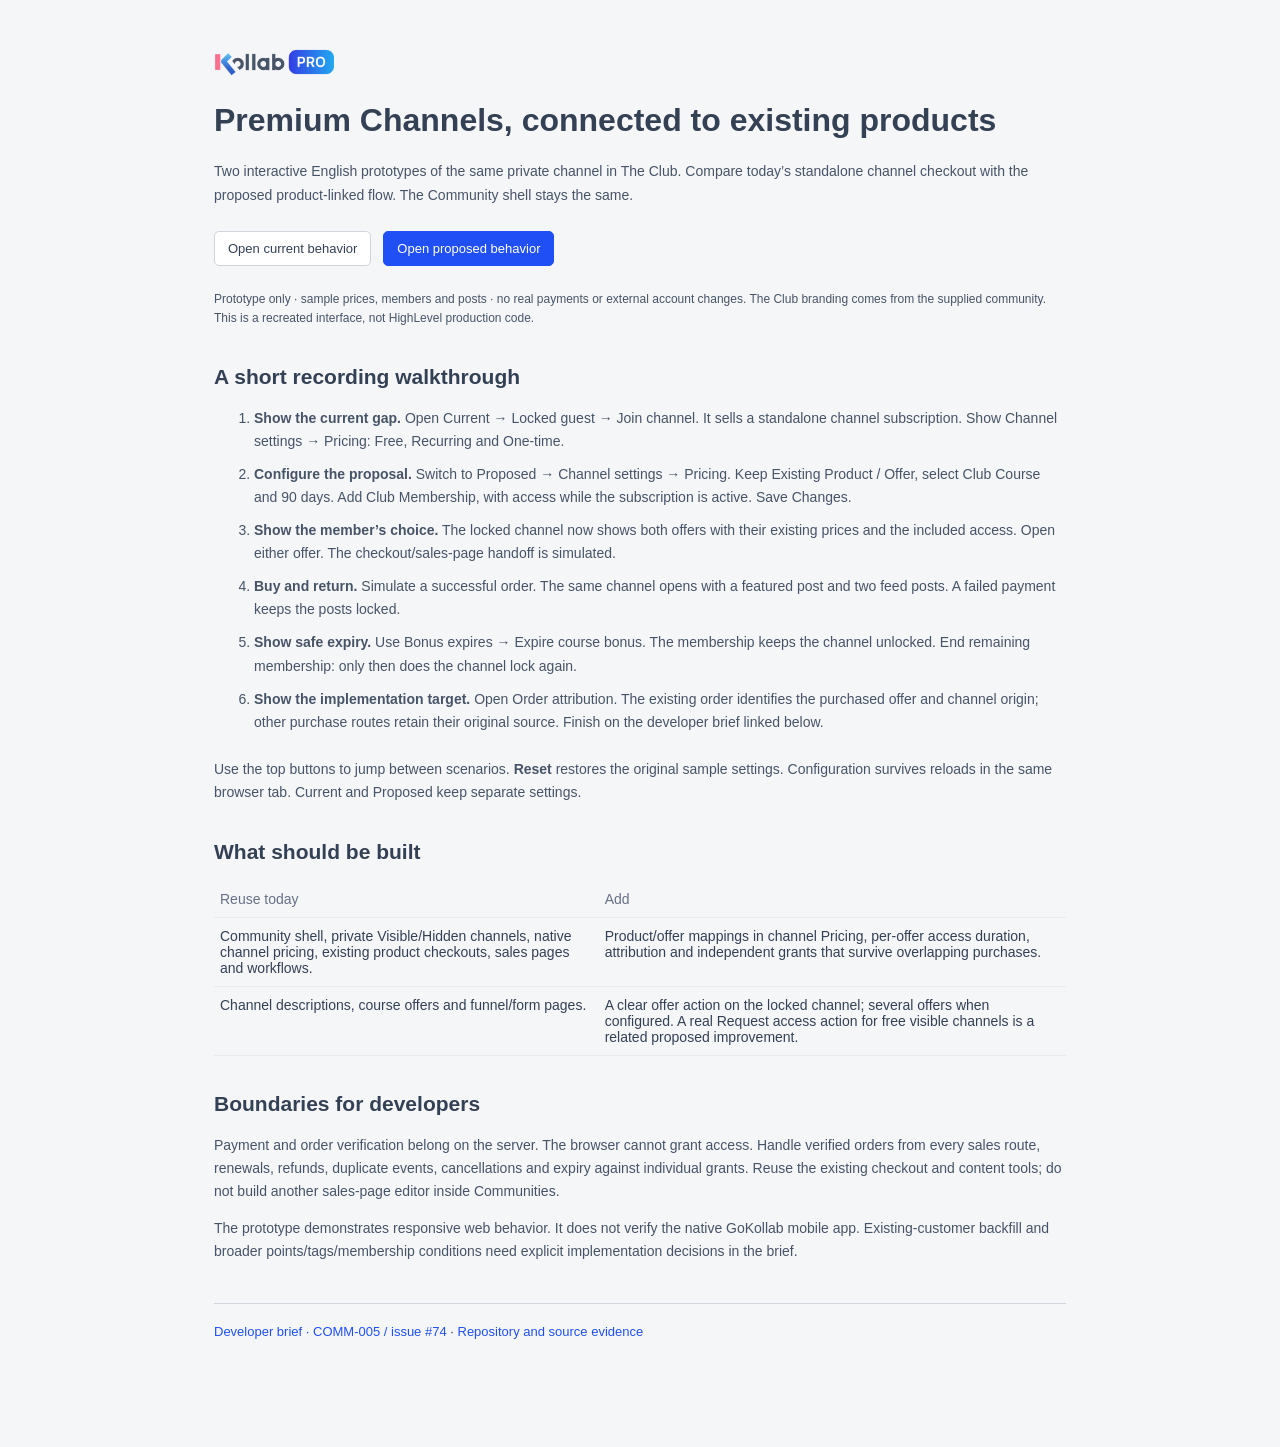
==== index.html @ 9b50071e "Complete native channel demo flows and developer handoff" ====
<!doctype html>
<html lang="en"><head><meta charset="utf-8"><meta name="viewport" content="width=device-width,initial-scale=1"><title>Premium Channels · Developer demo</title><link rel="stylesheet" href="channel-demo.css"><style>body{background:#f5f6f8}.guide{max-width:900px;margin:48px auto;padding:0 24px 60px}.guide h1{font-size:32px;font-weight:600;line-height:1.2}.guide h2{font-size:21px;margin-top:36px}.guide p,.guide li{line-height:1.65;color:#475467}.guide li{padding-bottom:10px}.guide .choices{display:flex;gap:12px;flex-wrap:wrap;margin:24px 0}.guide table{font-size:14px}.guide footer{margin-top:40px;border-top:1px solid #d0d5dd;padding-top:20px;font-size:13px}</style></head><body><main class="guide"><img src="assets/kollab-pro-logo.webp" width="120" alt="Kollab PRO"><h1>Premium Channels, connected to existing products</h1><p>Two interactive English prototypes of the same private channel in The Club. Compare today’s standalone channel checkout with the proposed product-linked flow. The Community shell stays the same.</p><div class="choices"><a class="secondary" href="COMM-005-current-behavior.html?scenario=locked">Open current behavior</a><a class="primary" href="COMM-005-proposed-product-link.html?scenario=locked">Open proposed behavior</a></div><p class="hint">Prototype only · sample prices, members and posts · no real payments or external account changes. The Club branding comes from the supplied community. This is a recreated interface, not HighLevel production code.</p><h2>A short recording walkthrough</h2><ol><li><strong>Show the current gap.</strong> Open Current → Locked guest → Join channel. It sells a standalone channel subscription. Show Channel settings → Pricing: Free, Recurring and One-time.</li><li><strong>Configure the proposal.</strong> Switch to Proposed → Channel settings → Pricing. Keep Existing Product / Offer, select Club Course and 90 days. Add Club Membership, with access while the subscription is active. Save Changes.</li><li><strong>Show the member’s choice.</strong> The locked channel now shows both offers with their existing prices and the included access. Open either offer. The checkout/sales-page handoff is simulated.</li><li><strong>Buy and return.</strong> Simulate a successful order. The same channel opens with a featured post and two feed posts. A failed payment keeps the posts locked.</li><li><strong>Show safe expiry.</strong> Use Bonus expires → Expire course bonus. The membership keeps the channel unlocked. End remaining membership: only then does the channel lock again.</li><li><strong>Show the implementation target.</strong> Open Order attribution. The existing order identifies the purchased offer and channel origin; other purchase routes retain their original source. Finish on the developer brief linked below.</li></ol><p>Use the top buttons to jump between scenarios. <strong>Reset</strong> restores the original sample settings. Configuration survives reloads in the same browser tab. Current and Proposed keep separate settings.</p><h2>What should be built</h2><table class="summary-table"><thead><tr><th>Reuse today</th><th>Add</th></tr></thead><tbody><tr><td>Community shell, private Visible/Hidden channels, native channel pricing, existing product checkouts, sales pages and workflows.</td><td>Product/offer mappings in channel Pricing, per-offer access duration, attribution and independent grants that survive overlapping purchases.</td></tr><tr><td>Channel descriptions, course offers and funnel/form pages.</td><td>A clear offer action on the locked channel; several offers when configured. A real Request access action for free visible channels is a related proposed improvement.</td></tr></tbody></table><h2>Boundaries for developers</h2><p>Payment and order verification belong on the server. The browser cannot grant access. Handle verified orders from every sales route, renewals, refunds, duplicate events, cancellations and expiry against individual grants. Reuse the existing checkout and content tools; do not build another sales-page editor inside Communities.</p><p>The prototype demonstrates responsive web behavior. It does not verify the native GoKollab mobile app. Existing-customer backfill and broader points/tags/membership conditions need explicit implementation decisions in the brief.</p><footer><a href="https://github.com/IvoDimitrovPro/highlevel-product-feedback/issues/74">Developer brief · COMM-005 / issue #74</a> · <a href="https://github.com/IvoDimitrovPro/highlevel-product-feedback">Repository and source evidence</a></footer></main></body></html>
---- channel-demo.css ----
:root{font:14px 'Segoe UI',Inter,Arial,sans-serif;color:#344054;background:#f5f6f8;--blue:#2050f5;--line:#e8ebf0;--muted:#667085;--bar:54px;--header:56px;--left:326px}*{box-sizing:border-box}body{margin:0}button,input,select,textarea{font:inherit}button,a,input,select,textarea{touch-action:manipulation}button{cursor:pointer}button:disabled{cursor:default;opacity:.55}a{color:var(--blue);text-decoration:none}a:hover{text-decoration:underline}button:focus-visible,a:focus-visible,input:focus-visible,select:focus-visible,textarea:focus-visible{outline:3px solid #92b4ff;outline-offset:3px}button:hover{filter:brightness(.97)}.demo-bar{position:fixed;inset:0 0 auto;z-index:100;background:#fff;border-bottom:1px solid #cfd7e4;min-height:var(--bar);display:flex;align-items:center;gap:14px;padding:8px 16px}.versions{display:flex;gap:4px;white-space:nowrap}.versions a,.scenarios button,.utility{font-size:12px;border:1px solid #d0d5dd;border-radius:5px;padding:7px 10px;background:white;color:#344054;white-space:nowrap}.versions .active,.scenarios [aria-pressed=true]{color:#fff;background:var(--blue);border-color:var(--blue)}.scenarios{display:flex;gap:5px;overflow:auto}.demo-safe{font-size:11px;color:var(--muted);margin-left:auto;white-space:nowrap}.topbar{position:fixed;top:var(--bar);left:0;right:0;height:var(--header);background:white;border-bottom:1px solid var(--line);display:flex;align-items:center;padding:0 18px;z-index:10}.brand{width:calc(var(--left) - 18px);display:flex;align-items:center;gap:23px}.brand img{width:108px}.brand-mark{color:var(--blue);font-size:24px;font-weight:700}.search{width:510px;margin:auto;height:38px;border:1px solid var(--line);border-radius:6px;display:flex;align-items:center;padding:0 12px;gap:8px;color:var(--muted);font-size:13px}.top-actions{display:flex;gap:22px;align-items:center;margin-left:auto;padding-left:24px}.icon{width:20px;height:20px;vertical-align:middle;fill:none;stroke:currentColor;stroke-width:1.7;stroke-linecap:round;stroke-linejoin:round;flex-shrink:0}.avatar{width:32px;height:32px;display:inline-grid;place-items:center;border-radius:50%;background:#e9eef9;color:#44546d;flex-shrink:0;font-size:12px}.rail{position:fixed;left:0;top:calc(var(--bar) + var(--header));bottom:0;width:52px;background:white;border-right:1px solid var(--line);display:flex;align-items:center;flex-direction:column;gap:25px;padding-top:20px;color:var(--blue)}.rail img{width:27px;height:27px;border-radius:50%}.group{position:fixed;top:calc(var(--bar) + var(--header));left:52px;width:274px;height:56px;display:flex;align-items:center;gap:10px;background:white;padding:0 16px}.group img{width:23px;height:23px;border-radius:50%}.sidebar{position:fixed;left:52px;top:calc(var(--bar) + var(--header) + 56px);bottom:0;width:274px;padding:0 9px;background:white;border-right:1px solid var(--line);overflow:auto}.all-posts,.channel{display:flex;align-items:center;gap:8px;min-height:38px;padding:8px 12px;font-size:13px;border-radius:6px}.all-posts{margin-bottom:23px}.section-label{display:flex;align-items:center;justify-content:space-between;margin:13px 5px;color:var(--muted);font-size:12px}.channel.selected{background:var(--blue);color:white}.channel .icon{width:17px;height:17px}.channel-menu{margin-left:auto;border:0;background:transparent;color:inherit;padding:0;width:22px;height:24px}.page{margin-left:var(--left);padding-top:calc(var(--bar) + var(--header));min-height:100vh}.tabs{height:54px;background:white;display:flex;justify-content:center;gap:2px;border-bottom:1px solid var(--line)}.tabs span{padding:17px 13px;white-space:nowrap;font-size:13px}.tabs .on{color:var(--blue);border-bottom:2px solid var(--blue)}.new{font-size:10px;color:#fff;background:#3473f6;border-radius:12px;padding:3px 6px}.workspace{max-width:1040px;display:grid;grid-template-columns:minmax(0,700px) 318px;gap:16px;margin:16px auto;padding:0 4px;align-items:start}.panel,.guest,.composer,.featured,.feed-post{background:white;border:1px solid var(--line);border-radius:7px}.guest{padding:20px}.guest-title{font-size:18px;font-weight:600;display:flex;align-items:center;gap:8px;margin:0 0 14px}.description{color:var(--muted);line-height:1.55;font-size:14px;margin-bottom:18px}.guest-meta{font-size:12px;color:var(--muted);padding:12px 0;border-top:1px solid var(--line)}.admin-line{display:flex;align-items:center;gap:9px;font-size:12px;color:var(--muted);margin:5px 0 18px}.admin-line .avatar{width:25px;height:25px}.primary,.secondary,.link-button,.danger{border-radius:5px;padding:9px 13px;font-size:13px;font-weight:500;display:inline-flex;align-items:center;justify-content:center;gap:6px}.primary{color:white;background:var(--blue);border:1px solid var(--blue)}.secondary{background:white;border:1px solid #d0d5dd;color:#344054}.link-button{color:var(--blue);border:0;background:transparent;padding:2px}.danger{color:#b42318;background:white;border:1px solid #fda29b}.offer-row{border:1px solid #dce2ed;border-radius:6px;padding:13px;margin:10px 0;display:flex;align-items:center;gap:12px}.offer-row .offer-info{flex:1}.offer-row strong{display:block;font-size:14px;font-weight:500}.offer-row small{display:block;margin-top:4px;color:var(--muted);font-size:12px}.cover{position:relative;height:184px;background:url('assets/club-cover.webp') center/cover}.private-pill{position:absolute;right:10px;bottom:12px;color:#087f5b;background:white;border-radius:15px;padding:4px 7px;font-size:11px}.community-logo{width:64px;height:64px;border:4px solid #fff;border-radius:50%;margin:-32px 0 0 12px;position:relative;background:#fff}.community-body{padding:0 15px}.community-body h2{font-size:18px;margin:4px 0 8px;font-weight:500}.community-body p{font-size:13px;color:var(--muted);margin:0 0 18px}.community-body .primary{width:100%}.community-links{display:grid;gap:10px;font-size:12px;color:var(--blue);padding:18px 0}.stats{border-top:1px solid var(--line);display:grid;grid-template-columns:repeat(3,1fr);text-align:center;padding:14px 0}.stats strong{font-size:15px;font-weight:500;display:block}.stats small{font-size:12px;color:var(--muted);display:block;margin-top:5px}.widget{padding:16px;margin-top:16px;font-size:13px}.widget p{color:var(--muted);font-size:12px;line-height:1.5}.widget .primary{width:100%}.composer{display:flex;align-items:center;gap:12px;padding:12px 15px;margin-bottom:32px}.composer span:nth-child(2){flex:1;color:var(--muted)}.featured{padding:16px}.featured h2{font-size:23px;font-weight:400;margin:0 0 20px}.featured-card{max-width:394px;border:1px solid var(--line);border-radius:5px;padding:16px}.person{display:flex;gap:10px;align-items:center;font-size:13px}.person small{display:block;color:var(--muted);font-size:12px;margin-top:5px}.person time{margin-left:auto;font-size:11px;color:var(--muted)}.post-title{font-size:20px;font-weight:400;line-height:1.3;margin:22px 0 10px}.post-copy{line-height:1.6;font-size:14px;color:#475467}.schedule{margin-top:20px;background:#f2f5fc;border:1px solid #e1e7f4;border-radius:5px;padding:28px 20px;min-height:180px}.schedule h3{font-size:23px;font-weight:500;margin:0 0 15px}.post-actions{border-top:1px solid var(--line);display:flex;justify-content:space-around;margin-top:16px;padding-top:12px;font-size:12px;color:var(--muted)}.sort{display:flex;justify-content:flex-end;margin:32px 0 16px}.sort span{background:white;border:1px solid var(--line);border-radius:18px;padding:7px 17px;font-size:12px}.feed-post{padding:16px;margin-bottom:16px}.replay{height:270px;background:#746047;display:grid;place-items:center;border:5px solid #171717;border-radius:7px;color:white;margin-top:14px}.replay .play{border-radius:50%;background:#fff;color:#344054;padding:16px;display:flex}.status-banner{padding:13px 16px;border:1px solid #a9d8c4;background:#f1faf5;border-radius:6px;margin-bottom:16px;font-size:13px;line-height:1.5}.status-banner.warning{background:#fff8eb;border-color:#ebcf91}.status-banner strong{display:block}.status-banner .actions{margin-top:9px}.overlay{position:fixed;inset:var(--bar) 0 0;background:#101828a8;display:flex;align-items:center;justify-content:center;padding:20px;z-index:50}.modal{width:min(480px,100%);max-height:calc(100dvh - var(--bar) - 40px);overflow:auto;background:white;border-radius:8px;padding:20px 16px;box-shadow:0 16px 45px #10182833}.modal.wide{width:min(620px,100%)}.modal-header{display:flex;gap:10px;align-items:flex-start;margin-bottom:18px}.modal-header h2{font-size:16px;font-weight:500;margin:0 0 4px}.modal-header p{font-size:12px;color:var(--muted);margin:0}.close{margin-left:auto;border:0;background:transparent;color:#475467;font-size:23px;line-height:1;padding:0 4px}.settings-tabs{display:flex;border-bottom:1px solid var(--line);gap:18px;margin-bottom:20px}.settings-tabs button{padding:9px 4px;background:transparent;border:0;color:var(--muted);font-size:13px}.settings-tabs .on{color:var(--blue);border-bottom:2px solid var(--blue)}.detail-head{display:flex;justify-content:space-between;align-items:center;margin:16px 0}.detail{margin-bottom:20px}.detail label,.field>label{display:block;font-size:13px;color:#475467;margin-bottom:8px}.detail p{font-size:13px;line-height:1.5;margin:0}.divider{border:0;border-top:1px solid var(--line);margin:22px 0}.field{margin:15px 0}.field input:not([type=checkbox]):not([type=radio]),.field select,.field textarea{width:100%;padding:9px 11px;border:1px solid #d0d5dd;border-radius:5px;background:white;color:#344054;font-size:13px}.field textarea{min-height:90px;resize:vertical}.hint{font-size:12px;color:var(--muted);line-height:1.5;margin:8px 0}.footer{display:flex;gap:8px;justify-content:flex-end;border-top:1px solid var(--line);padding-top:14px;margin-top:22px}.radio-row{display:flex;gap:18px;flex-wrap:wrap;font-size:13px;margin:15px 0}.radio-row label{display:flex;gap:6px;align-items:center}.mapping{padding:12px;border:1px solid #dce2ed;border-radius:6px;margin:12px 0}.mapping-head{display:flex;justify-content:space-between;align-items:center;font-size:13px}.mapping .field{margin:10px 0}.split{display:grid;grid-template-columns:1fr 100px;gap:10px}.error{color:#b42318;font-size:13px}.summary-table{width:100%;border-collapse:collapse;font-size:12px}.summary-table td,.summary-table th{text-align:left;padding:10px 6px;border-bottom:1px solid var(--line);vertical-align:top}.summary-table th{font-weight:500;color:var(--muted)}.toast{position:fixed;bottom:22px;left:50%;transform:translateX(-50%);background:#243449;color:white;padding:12px 18px;border-radius:6px;z-index:120;font-size:13px;box-shadow:0 5px 20px #10182833}.mobile-menu{display:none}.muted{color:var(--muted)}[hidden]{display:none!important}::selection{background:#dbe6ff;color:#153b96}
@media(max-width:1400px){.workspace{margin:16px 20px}.demo-safe{display:none}.demo-bar{gap:8px}.scenarios button{padding:7px 8px}.brand{width:260px}.search{width:410px}}
@media(max-width:1120px){:root{--left:280px}.sidebar,.group{width:228px}.workspace{grid-template-columns:minmax(0,1fr);max-width:700px}.right-column{display:none}.top-actions{gap:12px}.tabs span{padding:17px 8px}.brand{width:235px}.search{width:360px}.demo-bar{flex-wrap:wrap;align-content:center;gap:6px;--bar:90px}body{--bar:90px}.scenarios{order:3;flex-basis:100%}.demo-bar .utility{margin-left:auto}}
@media(max-width:700px){body{--left:0px;--header:52px}.rail,.group,.sidebar{display:none}.sidebar.mobile-open{display:block;top:calc(var(--bar) + var(--header));left:0;width:270px;z-index:30;box-shadow:8px 10px 30px #10182826;padding-top:15px}.brand{width:auto;gap:10px}.brand-mark{display:none}.brand img{width:90px}.topbar{padding:0 12px;gap:10px}.mobile-menu{display:inline-flex;background:white;border:0;padding:6px}.search{width:auto;flex:1;font-size:11px;overflow:hidden;white-space:nowrap}.top-actions{padding:0;gap:8px}.top-actions>.icon{display:none}.tabs{justify-content:flex-start;overflow:auto}.tabs span{padding:17px 11px}.workspace{margin:12px 10px;padding:0}.demo-bar{padding:7px 10px}.demo-bar .utility{font-size:11px;padding:7px}.versions a{font-size:11px;padding:7px 9px}.composer{font-size:12px;margin-bottom:16px;padding:10px;gap:7px}.composer .primary{font-size:11px;padding:8px}.featured h2{font-size:20px}.post-title{font-size:18px}.offer-row{flex-wrap:wrap}.offer-row .primary{margin-left:0}.offer-info{min-width:150px}.modal{padding:17px 14px}.overlay{padding:12px}.modal.wide{max-width:100%}.summary-table{font-size:11px}.scenario-extra{display:none}}
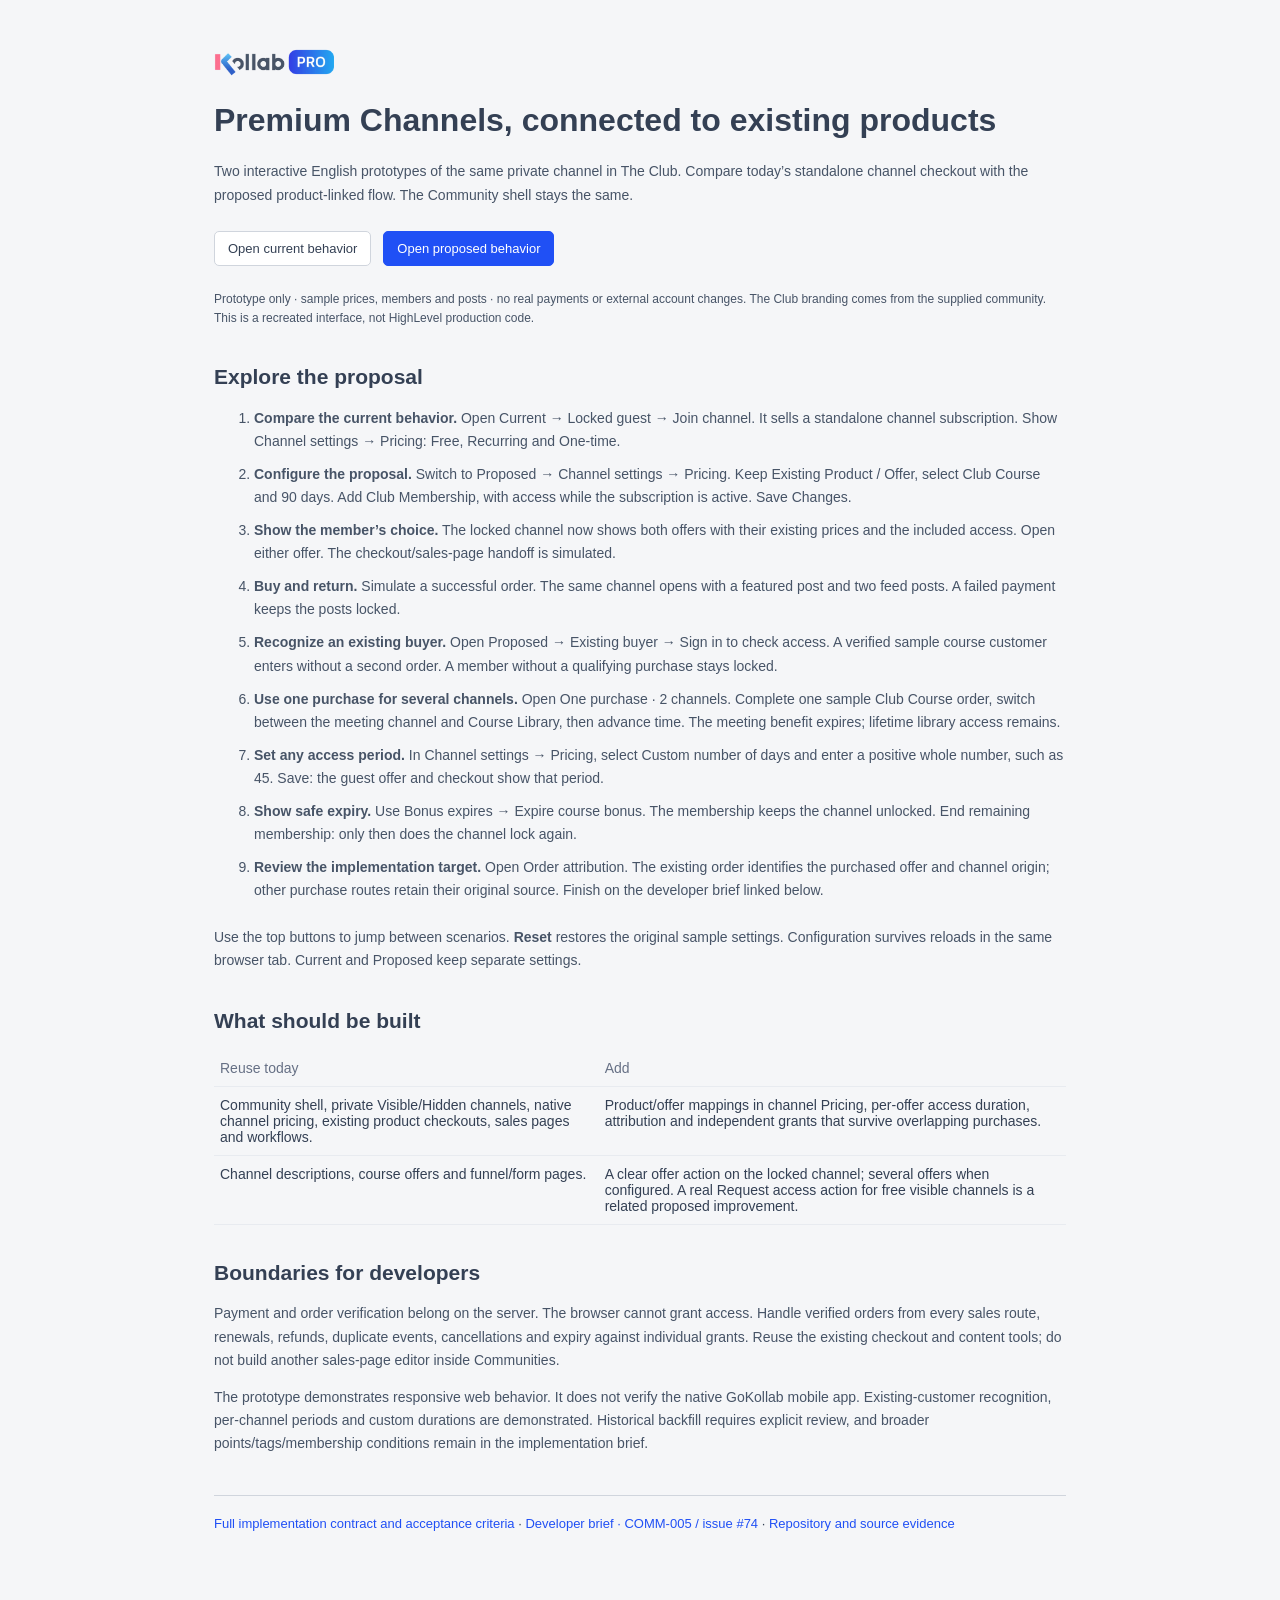
==== commit c9cd728a: "Complete existing-buyer and multi-channel access scenarios" ====
--- a/index.html
+++ b/index.html
@@ -1,2 +1,2 @@
 <!doctype html>
-<html lang="en"><head><meta charset="utf-8"><meta name="viewport" content="width=device-width,initial-scale=1"><title>Premium Channels · Developer demo</title><link rel="stylesheet" href="channel-demo.css"><style>body{background:#f5f6f8}.guide{max-width:900px;margin:48px auto;padding:0 24px 60px}.guide h1{font-size:32px;font-weight:600;line-height:1.2}.guide h2{font-size:21px;margin-top:36px}.guide p,.guide li{line-height:1.65;color:#475467}.guide li{padding-bottom:10px}.guide .choices{display:flex;gap:12px;flex-wrap:wrap;margin:24px 0}.guide table{font-size:14px}.guide footer{margin-top:40px;border-top:1px solid #d0d5dd;padding-top:20px;font-size:13px}</style></head><body><main class="guide"><img src="assets/kollab-pro-logo.webp" width="120" alt="Kollab PRO"><h1>Premium Channels, connected to existing products</h1><p>Two interactive English prototypes of the same private channel in The Club. Compare today’s standalone channel checkout with the proposed product-linked flow. The Community shell stays the same.</p><div class="choices"><a class="secondary" href="COMM-005-current-behavior.html?scenario=locked">Open current behavior</a><a class="primary" href="COMM-005-proposed-product-link.html?scenario=locked">Open proposed behavior</a></div><p class="hint">Prototype only · sample prices, members and posts · no real payments or external account changes. The Club branding comes from the supplied community. This is a recreated interface, not HighLevel production code.</p><h2>A short recording walkthrough</h2><ol><li><strong>Show the current gap.</strong> Open Current → Locked guest → Join channel. It sells a standalone channel subscription. Show Channel settings → Pricing: Free, Recurring and One-time.</li><li><strong>Configure the proposal.</strong> Switch to Proposed → Channel settings → Pricing. Keep Existing Product / Offer, select Club Course and 90 days. Add Club Membership, with access while the subscription is active. Save Changes.</li><li><strong>Show the member’s choice.</strong> The locked channel now shows both offers with their existing prices and the included access. Open either offer. The checkout/sales-page handoff is simulated.</li><li><strong>Buy and return.</strong> Simulate a successful order. The same channel opens with a featured post and two feed posts. A failed payment keeps the posts locked.</li><li><strong>Show safe expiry.</strong> Use Bonus expires → Expire course bonus. The membership keeps the channel unlocked. End remaining membership: only then does the channel lock again.</li><li><strong>Show the implementation target.</strong> Open Order attribution. The existing order identifies the purchased offer and channel origin; other purchase routes retain their original source. Finish on the developer brief linked below.</li></ol><p>Use the top buttons to jump between scenarios. <strong>Reset</strong> restores the original sample settings. Configuration survives reloads in the same browser tab. Current and Proposed keep separate settings.</p><h2>What should be built</h2><table class="summary-table"><thead><tr><th>Reuse today</th><th>Add</th></tr></thead><tbody><tr><td>Community shell, private Visible/Hidden channels, native channel pricing, existing product checkouts, sales pages and workflows.</td><td>Product/offer mappings in channel Pricing, per-offer access duration, attribution and independent grants that survive overlapping purchases.</td></tr><tr><td>Channel descriptions, course offers and funnel/form pages.</td><td>A clear offer action on the locked channel; several offers when configured. A real Request access action for free visible channels is a related proposed improvement.</td></tr></tbody></table><h2>Boundaries for developers</h2><p>Payment and order verification belong on the server. The browser cannot grant access. Handle verified orders from every sales route, renewals, refunds, duplicate events, cancellations and expiry against individual grants. Reuse the existing checkout and content tools; do not build another sales-page editor inside Communities.</p><p>The prototype demonstrates responsive web behavior. It does not verify the native GoKollab mobile app. Existing-customer backfill and broader points/tags/membership conditions need explicit implementation decisions in the brief.</p><footer><a href="https://github.com/IvoDimitrovPro/highlevel-product-feedback/issues/74">Developer brief · COMM-005 / issue #74</a> · <a href="https://github.com/IvoDimitrovPro/highlevel-product-feedback">Repository and source evidence</a></footer></main></body></html>
+<html lang="en"><head><meta charset="utf-8"><meta name="viewport" content="width=device-width,initial-scale=1"><title>Premium Channels · Developer demo</title><link rel="stylesheet" href="channel-demo.css"><style>body{background:#f5f6f8}.guide{max-width:900px;margin:48px auto;padding:0 24px 60px}.guide h1{font-size:32px;font-weight:600;line-height:1.2}.guide h2{font-size:21px;margin-top:36px}.guide p,.guide li{line-height:1.65;color:#475467}.guide li{padding-bottom:10px}.guide .choices{display:flex;gap:12px;flex-wrap:wrap;margin:24px 0}.guide table{font-size:14px}.guide footer{margin-top:40px;border-top:1px solid #d0d5dd;padding-top:20px;font-size:13px}</style></head><body><main class="guide"><img src="assets/kollab-pro-logo.webp" width="120" alt="Kollab PRO"><h1>Premium Channels, connected to existing products</h1><p>Two interactive English prototypes of the same private channel in The Club. Compare today’s standalone channel checkout with the proposed product-linked flow. The Community shell stays the same.</p><div class="choices"><a class="secondary" href="COMM-005-current-behavior.html?scenario=locked">Open current behavior</a><a class="primary" href="COMM-005-proposed-product-link.html?scenario=locked">Open proposed behavior</a></div><p class="hint">Prototype only · sample prices, members and posts · no real payments or external account changes. The Club branding comes from the supplied community. This is a recreated interface, not HighLevel production code.</p><h2>Explore the proposal</h2><ol><li><strong>Compare the current behavior.</strong> Open Current → Locked guest → Join channel. It sells a standalone channel subscription. Show Channel settings → Pricing: Free, Recurring and One-time.</li><li><strong>Configure the proposal.</strong> Switch to Proposed → Channel settings → Pricing. Keep Existing Product / Offer, select Club Course and 90 days. Add Club Membership, with access while the subscription is active. Save Changes.</li><li><strong>Show the member’s choice.</strong> The locked channel now shows both offers with their existing prices and the included access. Open either offer. The checkout/sales-page handoff is simulated.</li><li><strong>Buy and return.</strong> Simulate a successful order. The same channel opens with a featured post and two feed posts. A failed payment keeps the posts locked.</li><li><strong>Recognize an existing buyer.</strong> Open Proposed → Existing buyer → Sign in to check access. A verified sample course customer enters without a second order. A member without a qualifying purchase stays locked.</li><li><strong>Use one purchase for several channels.</strong> Open One purchase · 2 channels. Complete one sample Club Course order, switch between the meeting channel and Course Library, then advance time. The meeting benefit expires; lifetime library access remains.</li><li><strong>Set any access period.</strong> In Channel settings → Pricing, select Custom number of days and enter a positive whole number, such as 45. Save: the guest offer and checkout show that period.</li><li><strong>Show safe expiry.</strong> Use Bonus expires → Expire course bonus. The membership keeps the channel unlocked. End remaining membership: only then does the channel lock again.</li><li><strong>Review the implementation target.</strong> Open Order attribution. The existing order identifies the purchased offer and channel origin; other purchase routes retain their original source. Finish on the developer brief linked below.</li></ol><p>Use the top buttons to jump between scenarios. <strong>Reset</strong> restores the original sample settings. Configuration survives reloads in the same browser tab. Current and Proposed keep separate settings.</p><h2>What should be built</h2><table class="summary-table"><thead><tr><th>Reuse today</th><th>Add</th></tr></thead><tbody><tr><td>Community shell, private Visible/Hidden channels, native channel pricing, existing product checkouts, sales pages and workflows.</td><td>Product/offer mappings in channel Pricing, per-offer access duration, attribution and independent grants that survive overlapping purchases.</td></tr><tr><td>Channel descriptions, course offers and funnel/form pages.</td><td>A clear offer action on the locked channel; several offers when configured. A real Request access action for free visible channels is a related proposed improvement.</td></tr></tbody></table><h2>Boundaries for developers</h2><p>Payment and order verification belong on the server. The browser cannot grant access. Handle verified orders from every sales route, renewals, refunds, duplicate events, cancellations and expiry against individual grants. Reuse the existing checkout and content tools; do not build another sales-page editor inside Communities.</p><p>The prototype demonstrates responsive web behavior. It does not verify the native GoKollab mobile app. Existing-customer recognition, per-channel periods and custom durations are demonstrated. Historical backfill requires explicit review, and broader points/tags/membership conditions remain in the implementation brief.</p><footer><a href="https://github.com/IvoDimitrovPro/highlevel-product-feedback/blob/main/mockups/developer-notes.md">Full implementation contract and acceptance criteria</a> · <a href="https://github.com/IvoDimitrovPro/highlevel-product-feedback/issues/74">Developer brief · COMM-005 / issue #74</a> · <a href="https://github.com/IvoDimitrovPro/highlevel-product-feedback">Repository and source evidence</a></footer></main></body></html>
--- a/channel-demo.css
+++ b/channel-demo.css
@@ -2,3 +2,7 @@
 @media(max-width:1400px){.workspace{margin:16px 20px}.demo-safe{display:none}.demo-bar{gap:8px}.scenarios button{padding:7px 8px}.brand{width:260px}.search{width:410px}}
 @media(max-width:1120px){:root{--left:280px}.sidebar,.group{width:228px}.workspace{grid-template-columns:minmax(0,1fr);max-width:700px}.right-column{display:none}.top-actions{gap:12px}.tabs span{padding:17px 8px}.brand{width:235px}.search{width:360px}.demo-bar{flex-wrap:wrap;align-content:center;gap:6px;--bar:90px}body{--bar:90px}.scenarios{order:3;flex-basis:100%}.demo-bar .utility{margin-left:auto}}
 @media(max-width:700px){body{--left:0px;--header:52px}.rail,.group,.sidebar{display:none}.sidebar.mobile-open{display:block;top:calc(var(--bar) + var(--header));left:0;width:270px;z-index:30;box-shadow:8px 10px 30px #10182826;padding-top:15px}.brand{width:auto;gap:10px}.brand-mark{display:none}.brand img{width:90px}.topbar{padding:0 12px;gap:10px}.mobile-menu{display:inline-flex;background:white;border:0;padding:6px}.search{width:auto;flex:1;font-size:11px;overflow:hidden;white-space:nowrap}.top-actions{padding:0;gap:8px}.top-actions>.icon{display:none}.tabs{justify-content:flex-start;overflow:auto}.tabs span{padding:17px 11px}.workspace{margin:12px 10px;padding:0}.demo-bar{padding:7px 10px}.demo-bar .utility{font-size:11px;padding:7px}.versions a{font-size:11px;padding:7px 9px}.composer{font-size:12px;margin-bottom:16px;padding:10px;gap:7px}.composer .primary{font-size:11px;padding:8px}.featured h2{font-size:20px}.post-title{font-size:18px}.offer-row{flex-wrap:wrap}.offer-row .primary{margin-left:0}.offer-info{min-width:150px}.modal{padding:17px 14px}.overlay{padding:12px}.modal.wide{max-width:100%}.summary-table{font-size:11px}.scenario-extra{display:none}}
+
+body[data-variant="proposed"]{--bar:90px}body[data-variant="proposed"] .demo-bar{flex-wrap:wrap;align-content:center;gap:6px 12px}body[data-variant="proposed"] .scenarios{order:3;flex-basis:100%}.bundle-library{width:100%;border:0;background:white;text-align:left}.bundle-library.selected{background:var(--blue);color:white}.bundle-summary{margin-bottom:16px}.bundle-summary .actions{margin-top:14px}.bundle-summary .summary-table td{vertical-align:middle}
+
+.footer{flex-wrap:wrap}
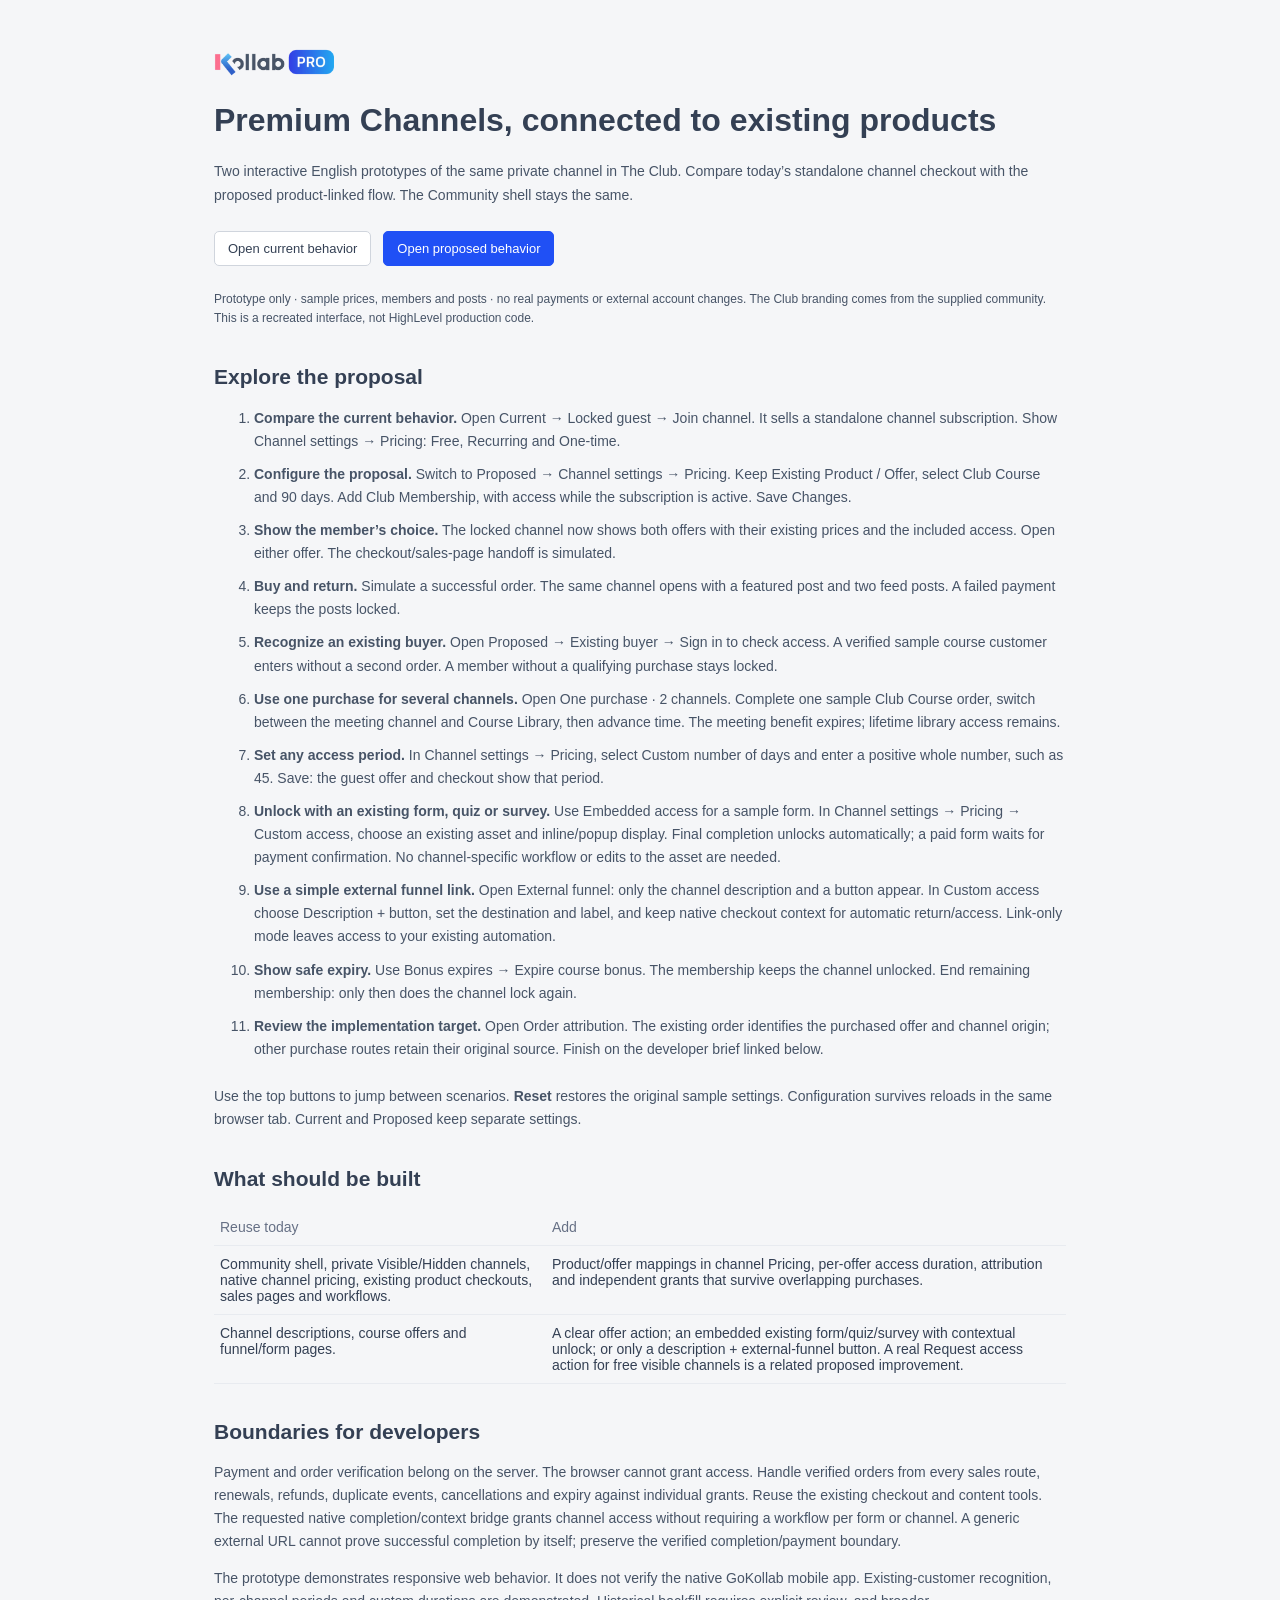
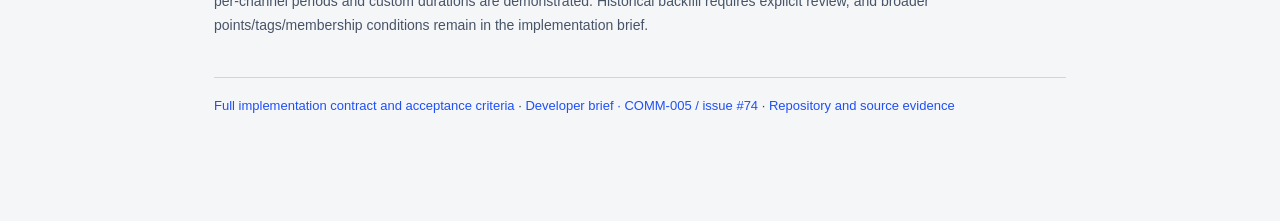
==== commit 9b8c61f5: "Add contextual form unlock and standalone external funnel access" ====
--- a/index.html
+++ b/index.html
@@ -1,2 +1,2 @@
 <!doctype html>
-<html lang="en"><head><meta charset="utf-8"><meta name="viewport" content="width=device-width,initial-scale=1"><title>Premium Channels · Developer demo</title><link rel="stylesheet" href="channel-demo.css"><style>body{background:#f5f6f8}.guide{max-width:900px;margin:48px auto;padding:0 24px 60px}.guide h1{font-size:32px;font-weight:600;line-height:1.2}.guide h2{font-size:21px;margin-top:36px}.guide p,.guide li{line-height:1.65;color:#475467}.guide li{padding-bottom:10px}.guide .choices{display:flex;gap:12px;flex-wrap:wrap;margin:24px 0}.guide table{font-size:14px}.guide footer{margin-top:40px;border-top:1px solid #d0d5dd;padding-top:20px;font-size:13px}</style></head><body><main class="guide"><img src="assets/kollab-pro-logo.webp" width="120" alt="Kollab PRO"><h1>Premium Channels, connected to existing products</h1><p>Two interactive English prototypes of the same private channel in The Club. Compare today’s standalone channel checkout with the proposed product-linked flow. The Community shell stays the same.</p><div class="choices"><a class="secondary" href="COMM-005-current-behavior.html?scenario=locked">Open current behavior</a><a class="primary" href="COMM-005-proposed-product-link.html?scenario=locked">Open proposed behavior</a></div><p class="hint">Prototype only · sample prices, members and posts · no real payments or external account changes. The Club branding comes from the supplied community. This is a recreated interface, not HighLevel production code.</p><h2>Explore the proposal</h2><ol><li><strong>Compare the current behavior.</strong> Open Current → Locked guest → Join channel. It sells a standalone channel subscription. Show Channel settings → Pricing: Free, Recurring and One-time.</li><li><strong>Configure the proposal.</strong> Switch to Proposed → Channel settings → Pricing. Keep Existing Product / Offer, select Club Course and 90 days. Add Club Membership, with access while the subscription is active. Save Changes.</li><li><strong>Show the member’s choice.</strong> The locked channel now shows both offers with their existing prices and the included access. Open either offer. The checkout/sales-page handoff is simulated.</li><li><strong>Buy and return.</strong> Simulate a successful order. The same channel opens with a featured post and two feed posts. A failed payment keeps the posts locked.</li><li><strong>Recognize an existing buyer.</strong> Open Proposed → Existing buyer → Sign in to check access. A verified sample course customer enters without a second order. A member without a qualifying purchase stays locked.</li><li><strong>Use one purchase for several channels.</strong> Open One purchase · 2 channels. Complete one sample Club Course order, switch between the meeting channel and Course Library, then advance time. The meeting benefit expires; lifetime library access remains.</li><li><strong>Set any access period.</strong> In Channel settings → Pricing, select Custom number of days and enter a positive whole number, such as 45. Save: the guest offer and checkout show that period.</li><li><strong>Show safe expiry.</strong> Use Bonus expires → Expire course bonus. The membership keeps the channel unlocked. End remaining membership: only then does the channel lock again.</li><li><strong>Review the implementation target.</strong> Open Order attribution. The existing order identifies the purchased offer and channel origin; other purchase routes retain their original source. Finish on the developer brief linked below.</li></ol><p>Use the top buttons to jump between scenarios. <strong>Reset</strong> restores the original sample settings. Configuration survives reloads in the same browser tab. Current and Proposed keep separate settings.</p><h2>What should be built</h2><table class="summary-table"><thead><tr><th>Reuse today</th><th>Add</th></tr></thead><tbody><tr><td>Community shell, private Visible/Hidden channels, native channel pricing, existing product checkouts, sales pages and workflows.</td><td>Product/offer mappings in channel Pricing, per-offer access duration, attribution and independent grants that survive overlapping purchases.</td></tr><tr><td>Channel descriptions, course offers and funnel/form pages.</td><td>A clear offer action on the locked channel; several offers when configured. A real Request access action for free visible channels is a related proposed improvement.</td></tr></tbody></table><h2>Boundaries for developers</h2><p>Payment and order verification belong on the server. The browser cannot grant access. Handle verified orders from every sales route, renewals, refunds, duplicate events, cancellations and expiry against individual grants. Reuse the existing checkout and content tools; do not build another sales-page editor inside Communities.</p><p>The prototype demonstrates responsive web behavior. It does not verify the native GoKollab mobile app. Existing-customer recognition, per-channel periods and custom durations are demonstrated. Historical backfill requires explicit review, and broader points/tags/membership conditions remain in the implementation brief.</p><footer><a href="https://github.com/IvoDimitrovPro/highlevel-product-feedback/blob/main/mockups/developer-notes.md">Full implementation contract and acceptance criteria</a> · <a href="https://github.com/IvoDimitrovPro/highlevel-product-feedback/issues/74">Developer brief · COMM-005 / issue #74</a> · <a href="https://github.com/IvoDimitrovPro/highlevel-product-feedback">Repository and source evidence</a></footer></main></body></html>
+<html lang="en"><head><meta charset="utf-8"><meta name="viewport" content="width=device-width,initial-scale=1"><title>Premium Channels · Developer demo</title><link rel="stylesheet" href="channel-demo.css"><style>body{background:#f5f6f8}.guide{max-width:900px;margin:48px auto;padding:0 24px 60px}.guide h1{font-size:32px;font-weight:600;line-height:1.2}.guide h2{font-size:21px;margin-top:36px}.guide p,.guide li{line-height:1.65;color:#475467}.guide li{padding-bottom:10px}.guide .choices{display:flex;gap:12px;flex-wrap:wrap;margin:24px 0}.guide table{font-size:14px}.guide footer{margin-top:40px;border-top:1px solid #d0d5dd;padding-top:20px;font-size:13px}</style></head><body><main class="guide"><img src="assets/kollab-pro-logo.webp" width="120" alt="Kollab PRO"><h1>Premium Channels, connected to existing products</h1><p>Two interactive English prototypes of the same private channel in The Club. Compare today’s standalone channel checkout with the proposed product-linked flow. The Community shell stays the same.</p><div class="choices"><a class="secondary" href="COMM-005-current-behavior.html?scenario=locked">Open current behavior</a><a class="primary" href="COMM-005-proposed-product-link.html?scenario=locked">Open proposed behavior</a></div><p class="hint">Prototype only · sample prices, members and posts · no real payments or external account changes. The Club branding comes from the supplied community. This is a recreated interface, not HighLevel production code.</p><h2>Explore the proposal</h2><ol><li><strong>Compare the current behavior.</strong> Open Current → Locked guest → Join channel. It sells a standalone channel subscription. Show Channel settings → Pricing: Free, Recurring and One-time.</li><li><strong>Configure the proposal.</strong> Switch to Proposed → Channel settings → Pricing. Keep Existing Product / Offer, select Club Course and 90 days. Add Club Membership, with access while the subscription is active. Save Changes.</li><li><strong>Show the member’s choice.</strong> The locked channel now shows both offers with their existing prices and the included access. Open either offer. The checkout/sales-page handoff is simulated.</li><li><strong>Buy and return.</strong> Simulate a successful order. The same channel opens with a featured post and two feed posts. A failed payment keeps the posts locked.</li><li><strong>Recognize an existing buyer.</strong> Open Proposed → Existing buyer → Sign in to check access. A verified sample course customer enters without a second order. A member without a qualifying purchase stays locked.</li><li><strong>Use one purchase for several channels.</strong> Open One purchase · 2 channels. Complete one sample Club Course order, switch between the meeting channel and Course Library, then advance time. The meeting benefit expires; lifetime library access remains.</li><li><strong>Set any access period.</strong> In Channel settings → Pricing, select Custom number of days and enter a positive whole number, such as 45. Save: the guest offer and checkout show that period.</li><li><strong>Unlock with an existing form, quiz or survey.</strong> Use Embedded access for a sample form. In Channel settings → Pricing → Custom access, choose an existing asset and inline/popup display. Final completion unlocks automatically; a paid form waits for payment confirmation. No channel-specific workflow or edits to the asset are needed.</li><li><strong>Use a simple external funnel link.</strong> Open External funnel: only the channel description and a button appear. In Custom access choose Description + button, set the destination and label, and keep native checkout context for automatic return/access. Link-only mode leaves access to your existing automation.</li><li><strong>Show safe expiry.</strong> Use Bonus expires → Expire course bonus. The membership keeps the channel unlocked. End remaining membership: only then does the channel lock again.</li><li><strong>Review the implementation target.</strong> Open Order attribution. The existing order identifies the purchased offer and channel origin; other purchase routes retain their original source. Finish on the developer brief linked below.</li></ol><p>Use the top buttons to jump between scenarios. <strong>Reset</strong> restores the original sample settings. Configuration survives reloads in the same browser tab. Current and Proposed keep separate settings.</p><h2>What should be built</h2><table class="summary-table"><thead><tr><th>Reuse today</th><th>Add</th></tr></thead><tbody><tr><td>Community shell, private Visible/Hidden channels, native channel pricing, existing product checkouts, sales pages and workflows.</td><td>Product/offer mappings in channel Pricing, per-offer access duration, attribution and independent grants that survive overlapping purchases.</td></tr><tr><td>Channel descriptions, course offers and funnel/form pages.</td><td>A clear offer action; an embedded existing form/quiz/survey with contextual unlock; or only a description + external-funnel button. A real Request access action for free visible channels is a related proposed improvement.</td></tr></tbody></table><h2>Boundaries for developers</h2><p>Payment and order verification belong on the server. The browser cannot grant access. Handle verified orders from every sales route, renewals, refunds, duplicate events, cancellations and expiry against individual grants. Reuse the existing checkout and content tools. The requested native completion/context bridge grants channel access without requiring a workflow per form or channel. A generic external URL cannot prove successful completion by itself; preserve the verified completion/payment boundary.</p><p>The prototype demonstrates responsive web behavior. It does not verify the native GoKollab mobile app. Existing-customer recognition, per-channel periods and custom durations are demonstrated. Historical backfill requires explicit review, and broader points/tags/membership conditions remain in the implementation brief.</p><footer><a href="https://github.com/IvoDimitrovPro/highlevel-product-feedback/blob/main/mockups/developer-notes.md">Full implementation contract and acceptance criteria</a> · <a href="https://github.com/IvoDimitrovPro/highlevel-product-feedback/issues/74">Developer brief · COMM-005 / issue #74</a> · <a href="https://github.com/IvoDimitrovPro/highlevel-product-feedback">Repository and source evidence</a></footer></main></body></html>
--- a/channel-demo.css
+++ b/channel-demo.css
@@ -6,3 +6,9 @@
 body[data-variant="proposed"]{--bar:90px}body[data-variant="proposed"] .demo-bar{flex-wrap:wrap;align-content:center;gap:6px 12px}body[data-variant="proposed"] .scenarios{order:3;flex-basis:100%}.bundle-library{width:100%;border:0;background:white;text-align:left}.bundle-library.selected{background:var(--blue);color:white}.bundle-summary{margin-bottom:16px}.bundle-summary .actions{margin-top:14px}.bundle-summary .summary-table td{vertical-align:middle}
 
 .footer{flex-wrap:wrap}
+
+.embedded-asset{border-top:1px solid var(--line);margin-top:16px;padding-top:4px}.embedded-asset .post-title{font-size:18px}.embedded-asset .footer{justify-content:flex-start}.guest>.primary{margin-top:12px}.modal .embedded-asset{margin-top:0;border-top:0}
+
+.guest .hint,.modal .hint{overflow-wrap:anywhere}
+
+.external-handoff{background:#f5f6f8;align-items:flex-start;padding-top:35px}.external-handoff .modal{width:min(900px,100%);border:1px solid var(--line);box-shadow:none}.external-handoff .modal-header h2{font-size:22px}.external-handoff .description{margin-top:24px}
